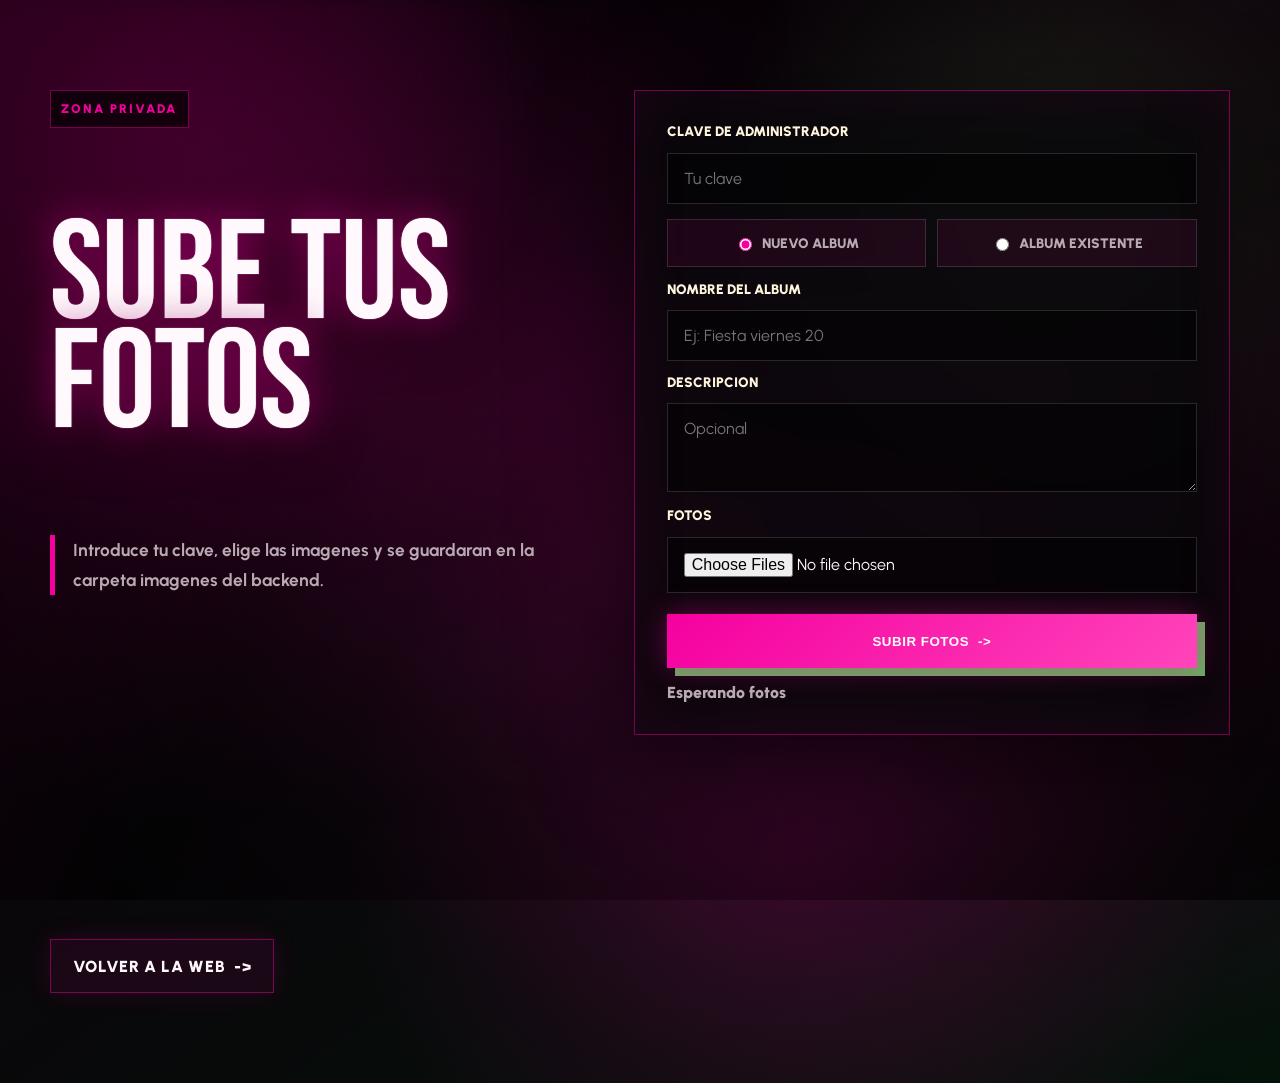
==== admin.html @ 65f04d24 "Initial Desmayo website" ====
<!DOCTYPE html>
<html lang="es">
  <head>
    <meta charset="UTF-8" />
    <meta name="viewport" content="width=device-width, initial-scale=1.0" />
    <title>Admin | desmayo</title>
    <link rel="stylesheet" href="styles.css" />
  </head>
  <body>
    <main>
      <section class="upload admin-panel" id="subir-fotos">
        <p class="eyebrow">Zona privada</p>
        <h1>Sube tus fotos</h1>
        <p>Introduce tu clave, elige las imagenes y se guardaran en la carpeta imagenes del backend.</p>

        <div class="admin-form">
          <label for="adminKey">Clave de administrador</label>
          <input id="adminKey" type="password" autocomplete="current-password" placeholder="Tu clave" />

          <div class="album-mode">
            <label>
              <input type="radio" name="albumMode" value="new" checked />
              Nuevo album
            </label>
            <label>
              <input type="radio" name="albumMode" value="existing" />
              Album existente
            </label>
          </div>

          <div class="album-fields" id="newAlbumFields">
            <label for="albumName">Nombre del album</label>
            <input id="albumName" type="text" placeholder="Ej: Fiesta viernes 20" />

            <label for="albumDescription">Descripcion</label>
            <textarea id="albumDescription" rows="3" placeholder="Opcional"></textarea>
          </div>

          <div class="album-fields is-hidden" id="existingAlbumFields">
            <label for="albumSelect">Elegir album</label>
            <select id="albumSelect">
              <option value="">Cargando albumes...</option>
            </select>
          </div>

          <label for="photoInput">Fotos</label>
          <input type="file" id="photoInput" accept="image/*" multiple />

          <button class="btn btn-primary" id="uploadButton" type="button">Subir fotos</button>
          <span class="status" id="uploadStatus">Esperando fotos</span>
        </div>

        <div class="preview-grid" id="previewGrid"></div>
        <a class="btn btn-secondary" href="index.html">Volver a la web</a>
      </section>
    </main>

    <script src="admin.js"></script>
  </body>
</html>
---- styles.css ----
@import url("https://fonts.googleapis.com/css2?family=Bebas+Neue&family=Urbanist:wght@500;700;800;900&display=swap");

:root {
  --black: #030303;
  --black-2: #09090b;
  --ink: #fff7fb;
  --muted: #b9a9b3;
  --pink: #f5009f;
  --pink-soft: rgba(245, 0, 159, 0.18);
  --pink-line: rgba(245, 0, 159, 0.46);
  --lime: #78c96e;
  --lime-soft: rgba(120, 201, 110, 0.18);
  --cream: #fff4dc;
  --line: rgba(255, 247, 251, 0.14);
  --panel: rgba(8, 8, 10, 0.82);
  --shadow: 0 30px 90px rgba(0, 0, 0, 0.58);
}

* {
  box-sizing: border-box;
}

html {
  scroll-behavior: smooth;
}

body {
  min-height: 100vh;
  margin: 0;
  color: var(--ink);
  font-family: "Urbanist", "Segoe UI", sans-serif;
  background:
    radial-gradient(ellipse at 18% 34%, rgba(245, 0, 159, 0.22), transparent 42rem),
    radial-gradient(ellipse at 76% 58%, rgba(245, 0, 159, 0.13), transparent 46rem),
    radial-gradient(circle at 10% 8%, rgba(245, 0, 159, 0.34), transparent 26rem),
    radial-gradient(circle at 86% 18%, rgba(120, 201, 110, 0.28), transparent 24rem),
    radial-gradient(circle at 62% 78%, rgba(245, 0, 159, 0.16), transparent 28rem),
    linear-gradient(145deg, #070207 0%, #09070a 48%, #04120a 100%);
}

body::before {
  content: "";
  position: fixed;
  inset: 0;
  z-index: -1;
  pointer-events: none;
  opacity: 0.32;
  background:
    linear-gradient(90deg, rgba(255, 255, 255, 0.045) 1px, transparent 1px),
    linear-gradient(rgba(255, 255, 255, 0.035) 1px, transparent 1px);
  background-size: 84px 84px;
  mask-image: linear-gradient(to bottom, black, transparent 82%);
}

body::after {
  content: "";
  position: fixed;
  inset: 0;
  z-index: -1;
  pointer-events: none;
  background:
    linear-gradient(115deg, rgba(245, 0, 159, 0.08), transparent 32%, rgba(245, 0, 159, 0.045) 72%, transparent),
    radial-gradient(circle at center, transparent 0, rgba(0, 0, 0, 0.62) 88%);
}

img {
  display: block;
  width: 100%;
}

.logo-loader {
  position: fixed;
  inset: 0;
  z-index: 999;
  display: grid;
  place-items: center;
  background:
    radial-gradient(circle at 50% 44%, rgba(245, 0, 159, 0.2), transparent 19rem),
    radial-gradient(circle at 58% 58%, rgba(120, 201, 110, 0.11), transparent 16rem),
    rgba(3, 3, 3, 0.96);
  animation: loaderExit 0.75s ease 2.3s forwards;
  pointer-events: none;
}

.logo-loader-mark {
  position: relative;
  width: min(520px, 78vw);
  aspect-ratio: 3.55 / 1;
  filter: drop-shadow(0 0 34px rgba(245, 0, 159, 0.66));
  mask: url("assets/desmayo-rosa.png") center / contain no-repeat;
  -webkit-mask: url("assets/desmayo-rosa.png") center / contain no-repeat;
}

.logo-loader-mark::before,
.logo-loader-mark::after {
  content: "";
  position: absolute;
  inset: 0;
}

.logo-loader-mark::before {
  background: rgba(255, 247, 251, 0.12);
}

.logo-loader-mark::after {
  background:
    linear-gradient(180deg, #ff72d0, var(--pink) 62%, #b90078),
    linear-gradient(90deg, transparent, rgba(255, 255, 255, 0.35), transparent);
  background-blend-mode: screen;
  background-repeat: no-repeat;
  background-position: bottom;
  animation: logoDrink 1.5s infinite linear;
}

@keyframes logoDrink {
  0% {
    clip-path: inset(0 0 0 0);
  }

  100% {
    clip-path: inset(88% 0 0 0);
  }
}

@keyframes loaderExit {
  to {
    opacity: 0;
    visibility: hidden;
  }
}

.hero {
  position: relative;
  min-height: 86vh;
  display: grid;
  align-items: center;
  overflow: hidden;
  padding: clamp(2rem, 5vw, 5rem);
  background: var(--black);
}

.hero-slideshow {
  position: absolute;
  inset: 0;
  overflow: hidden;
  background: #030303;
}

.hero-slideshow::after {
  content: "";
  position: absolute;
  inset: 0;
  z-index: 2;
  background:
    linear-gradient(90deg, rgba(3, 3, 3, 0.48) 0%, rgba(3, 3, 3, 0.28) 42%, rgba(3, 3, 3, 0.08) 100%),
    linear-gradient(0deg, rgba(3, 3, 3, 0.52) 0%, transparent 34%),
    radial-gradient(circle at 18% 20%, rgba(245, 0, 159, 0.36), transparent 24rem),
    radial-gradient(circle at 82% 28%, rgba(120, 201, 110, 0.24), transparent 28rem);
}

.hero-slide {
  position: absolute;
  inset: -2%;
  opacity: 0;
  background-position: center;
  background-size: cover;
  filter: saturate(1.22) contrast(1.02) brightness(1.18);
  transform: scale(1.04);
  animation: heroFade 28s infinite;
  will-change: opacity, transform;
}

.hero-slide-1 {
  background-image: url("https://images.unsplash.com/photo-1514525253161-7a46d19cd819?auto=format&fit=crop&w=1900&q=82");
}

.hero-slide-2 {
  background-image: url("https://images.unsplash.com/photo-1501386761578-eac5c94b800a?auto=format&fit=crop&w=1900&q=82");
  animation-delay: 7s;
}

.hero-slide-3 {
  background-image: url("https://images.unsplash.com/photo-1492684223066-81342ee5ff30?auto=format&fit=crop&w=1900&q=82");
  animation-delay: 14s;
}

.hero-slide-4 {
  background-image: url("https://images.unsplash.com/photo-1470229722913-7c0e2dbbafd3?auto=format&fit=crop&w=1900&q=82");
  animation-delay: 21s;
}

@keyframes heroFade {
  0% {
    opacity: 0;
    transform: scale(1.04);
  }

  7%,
  28% {
    opacity: 1;
  }

  36%,
  100% {
    opacity: 0;
    transform: scale(1.12);
  }
}

.hero::before {
  content: "";
  position: absolute;
  inset: 4vw;
  border: 1px solid var(--pink-line);
  pointer-events: none;
  z-index: 3;
  box-shadow:
    inset 0 0 0 1px rgba(245, 0, 159, 0.22),
    inset 0 0 90px rgba(245, 0, 159, 0.12),
    0 0 70px rgba(245, 0, 159, 0.18);
}

.hero::after {
  content: "VIP NIGHT";
  position: absolute;
  right: clamp(1rem, 5vw, 5rem);
  bottom: clamp(1rem, 4vw, 4rem);
  color: rgba(255, 247, 251, 0.08);
  font-family: "Bebas Neue", Impact, sans-serif;
  font-size: clamp(5rem, 17vw, 17rem);
  line-height: 0.75;
  letter-spacing: 0;
  writing-mode: vertical-rl;
}

.hero-content {
  position: relative;
  z-index: 4;
  width: min(850px, 100%);
  text-shadow: 0 2px 24px rgba(0, 0, 0, 0.72);
}

.brand-lockup {
  position: relative;
  isolation: isolate;
  width: min(620px, 96vw);
  margin: 0 0 clamp(1.25rem, 3vw, 2rem);
  padding: 0;
  border: 0;
  background: transparent;
  transform: translateX(clamp(-7rem, -10vw, -2.8rem));
}

.brand-lockup::before {
  content: "";
  position: absolute;
  inset: 0;
  z-index: 1;
  pointer-events: none;
  opacity: 0.78;
  background: #8b00ff;
  filter: drop-shadow(0 0 18px rgba(139, 0, 255, 0.78));
  mask: url("assets/desmayo-rosa.png") center / contain no-repeat;
  -webkit-mask: url("assets/desmayo-rosa.png") center / contain no-repeat;
  animation: logoGlitch 0.42s cubic-bezier(0.25, 0.46, 0.45, 0.94) infinite both;
}

.brand-lockup::after {
  content: "";
  position: absolute;
  inset: 0;
  z-index: 0;
  pointer-events: none;
  opacity: 0.72;
  background: #00e571;
  filter: drop-shadow(0 0 18px rgba(0, 229, 113, 0.58));
  mask: url("assets/desmayo-rosa.png") center / contain no-repeat;
  -webkit-mask: url("assets/desmayo-rosa.png") center / contain no-repeat;
  animation: logoGlitch 0.42s cubic-bezier(0.25, 0.46, 0.45, 0.94) infinite reverse both;
}

.brand-lockup img {
  position: relative;
  z-index: 2;
  max-height: 170px;
  object-fit: contain;
  mix-blend-mode: normal;
  filter:
    brightness(1.42)
    saturate(1.32)
    contrast(1.22)
    drop-shadow(0 0 28px rgba(245, 0, 159, 0.92))
    drop-shadow(0 0 24px rgba(120, 201, 110, 0.22));
  mask-image:
    linear-gradient(90deg, transparent 0%, black 8%, black 92%, transparent 100%),
    linear-gradient(180deg, transparent 0%, black 13%, black 88%, transparent 100%);
  mask-composite: intersect;
  animation: logoShift 1.35s ease-in-out infinite alternate;
}

.brand-lockup span {
  position: absolute;
  width: 1px;
  height: 1px;
  overflow: hidden;
  clip: rect(0, 0, 0, 0);
  white-space: nowrap;
}

@keyframes logoGlitch {
  0% {
    transform: translate(0);
  }

  20% {
    transform: translate(-5px, 4px);
  }

  40% {
    transform: translate(-4px, -4px);
  }

  60% {
    transform: translate(5px, 4px);
  }

  80% {
    transform: translate(4px, -5px);
  }

  100% {
    transform: translate(0);
  }
}

@keyframes logoShift {
  0%,
  40%,
  44%,
  58%,
  61%,
  65%,
  69%,
  73%,
  100% {
    transform: skewX(0deg);
  }

  41% {
    transform: skewX(5deg);
  }

  42% {
    transform: skewX(-5deg);
  }

  59% {
    transform: skewX(12deg) skewY(3deg);
  }

  60% {
    transform: skewX(-12deg) skewY(-3deg);
  }

  70% {
    transform: skewX(-10deg) skewY(-4deg);
  }

  71% {
    transform: skewX(4deg) skewY(-3deg);
  }
}

.eyebrow {
  width: fit-content;
  margin: 0 0 1rem;
  padding: 0.45rem 0.65rem;
  border: 1px solid var(--pink-line);
  color: var(--pink);
  background: rgba(0, 0, 0, 0.68);
  font-size: 0.78rem;
  font-weight: 900;
  letter-spacing: 0.16em;
  text-transform: uppercase;
}

h1,
h2 {
  margin: 0;
  font-family: "Bebas Neue", Impact, sans-serif;
  font-weight: 400;
  letter-spacing: 0;
  text-transform: uppercase;
}

h1 {
  max-width: 980px;
  font-size: clamp(4rem, 11vw, 10.5rem);
  line-height: 0.78;
  color: #fff8fc;
  text-shadow:
    0 0 1px rgba(255, 255, 255, 0.95),
    0 0 38px rgba(245, 0, 159, 0.58),
    0 18px 52px rgba(0, 0, 0, 0.82);
}

h2 {
  font-size: clamp(2.6rem, 6vw, 6rem);
  line-height: 0.84;
}

p {
  max-width: 680px;
  margin: 1.1rem 0 0;
  color: var(--muted);
  font-size: clamp(1rem, 1.35vw, 1.18rem);
  font-weight: 700;
  line-height: 1.75;
}

.hero p {
  color: #fff7fb;
  max-width: 720px;
  text-shadow: 0 3px 18px rgba(0, 0, 0, 0.94);
}

.btn {
  display: inline-flex;
  min-height: 54px;
  align-items: center;
  justify-content: center;
  gap: 0.55rem;
  margin-top: 1.7rem;
  padding: 0.95rem 1.35rem;
  border: 1px solid transparent;
  color: var(--ink);
  font-weight: 900;
  text-decoration: none;
  text-transform: uppercase;
  letter-spacing: 0.04em;
  transition: transform 0.18s ease, box-shadow 0.18s ease, background 0.18s ease;
}

.btn::after {
  content: "->";
}

.btn:hover {
  transform: translateY(-3px);
}

.btn-primary {
  color: #fff;
  background: linear-gradient(135deg, var(--pink), #ff44bb);
  box-shadow: 0 0 28px rgba(245, 0, 159, 0.38), 8px 8px 0 rgba(120, 201, 110, 0.86);
}

.btn-secondary {
  border-color: var(--pink-line);
  background: rgba(245, 0, 159, 0.08);
  box-shadow: 0 0 26px rgba(245, 0, 159, 0.14);
}

.btn-whatsapp {
  color: #051006;
  background: var(--lime);
  box-shadow: 0 0 26px rgba(120, 201, 110, 0.34), 8px 8px 0 rgba(245, 0, 159, 0.46);
}

main {
  position: relative;
  width: min(1180px, calc(100% - 2rem));
  margin: 0 auto;
  padding: clamp(3.5rem, 7vw, 6rem) 0;
}

main::before {
  content: "";
  position: absolute;
  inset: 0 -8vw;
  z-index: -1;
  pointer-events: none;
  background:
    radial-gradient(ellipse at 20% 8%, rgba(245, 0, 159, 0.12), transparent 36rem),
    radial-gradient(ellipse at 82% 42%, rgba(245, 0, 159, 0.08), transparent 38rem);
  filter: blur(8px);
}

section {
  margin-bottom: clamp(4rem, 8vw, 7rem);
}

.about {
  display: grid;
  grid-template-columns: minmax(0, 0.9fr) minmax(280px, 1fr);
  gap: clamp(1.5rem, 5vw, 5rem);
  align-items: start;
  padding: clamp(1.5rem, 4vw, 3rem);
  border: 1px solid var(--line);
  background: linear-gradient(135deg, rgba(245, 0, 159, 0.1), rgba(120, 201, 110, 0.05));
  box-shadow: var(--shadow);
}

.about p {
  margin-top: 0;
  padding-left: 1.2rem;
  border-left: 5px solid var(--pink);
}

.gallery-header {
  display: flex;
  align-items: end;
  justify-content: space-between;
  gap: 1.5rem;
  margin-bottom: 1.25rem;
  padding-bottom: 1rem;
  border-bottom: 1px solid var(--pink-line);
}

.gallery-header p {
  margin-top: 0.55rem;
}

.gallery-back {
  flex: 0 0 auto;
  margin: 0 0 0.3rem;
  cursor: pointer;
}

.gallery .grid,
.preview-grid {
  display: grid;
  grid-template-columns: repeat(auto-fit, minmax(240px, 1fr));
  gap: clamp(0.9rem, 2vw, 1.35rem);
}

.gallery-empty {
  grid-column: 1 / -1;
  margin: 0;
  padding: 1.25rem;
  border: 1px dashed var(--pink-line);
  color: var(--muted);
  background: rgba(245, 0, 159, 0.08);
}

.gallery .card,
.preview-grid .card {
  position: relative;
  min-height: 230px;
  overflow: hidden;
  border: 1px solid var(--line);
  background: var(--black-2);
  box-shadow: var(--shadow);
  aspect-ratio: 4 / 3;
}

.gallery .card::before {
  content: "";
  position: absolute;
  inset: 0;
  z-index: 1;
  pointer-events: none;
  background:
    linear-gradient(180deg, transparent 40%, rgba(0, 0, 0, 0.88)),
    linear-gradient(135deg, rgba(245, 0, 159, 0.24), transparent 45%, rgba(120, 201, 110, 0.18));
}

.gallery .card img,
.preview-grid .card img {
  width: 100%;
  height: 100%;
  object-fit: cover;
  transition: transform 0.36s ease, filter 0.36s ease;
}

.album-card {
  padding: 0;
  color: inherit;
  cursor: pointer;
  text-align: left;
}

.album-card:hover img,
.album-card:hover .album-placeholder {
  filter: saturate(1.24) contrast(1.08);
  transform: scale(1.055);
}

.album-placeholder {
  display: grid;
  width: 100%;
  height: 100%;
  place-items: center;
  color: var(--ink);
  background:
    radial-gradient(circle at 32% 30%, var(--pink-soft), transparent 42%),
    radial-gradient(circle at 68% 68%, var(--lime-soft), transparent 38%),
    #080808;
  font-weight: 900;
  text-transform: uppercase;
  transition: transform 0.36s ease, filter 0.36s ease;
}

.album-info {
  position: absolute;
  inset: auto 0 0;
  z-index: 2;
  display: grid;
  gap: 0.45rem;
  padding: 1rem;
}

.album-info strong {
  color: var(--ink);
  font-family: "Bebas Neue", Impact, sans-serif;
  font-size: clamp(1.45rem, 2.7vw, 2.4rem);
  line-height: 0.85;
  text-transform: uppercase;
}

.album-info small {
  width: fit-content;
  padding: 0.22rem 0.5rem;
  color: #061006;
  background: var(--lime);
  font-weight: 900;
  text-transform: uppercase;
}

.cta {
  position: relative;
  overflow: hidden;
  padding: clamp(2rem, 5vw, 4rem);
  border: 1px solid var(--pink-line);
  background:
    linear-gradient(110deg, rgba(245, 0, 159, 0.28), transparent 42%),
    radial-gradient(circle at 86% 24%, rgba(120, 201, 110, 0.22), transparent 24rem),
    rgba(5, 5, 6, 0.9);
  box-shadow: var(--shadow), inset 0 0 80px rgba(245, 0, 159, 0.1);
}

.cta::after {
  content: "VIP";
  position: absolute;
  right: -0.04em;
  bottom: -0.18em;
  color: rgba(255, 247, 251, 0.07);
  font-family: "Bebas Neue", Impact, sans-serif;
  font-size: clamp(8rem, 25vw, 20rem);
  line-height: 0.8;
}

.cta > div {
  position: relative;
  z-index: 1;
}

.cta p {
  margin-bottom: 1.65rem;
}

.cta-actions {
  display: flex;
  flex-wrap: wrap;
  gap: 1rem;
}

.cta-actions .btn {
  margin-top: 0;
}

footer {
  padding: 1.5rem;
  border-top: 1px solid var(--line);
  color: var(--muted);
  text-align: center;
  background: rgba(0, 0, 0, 0.36);
}

footer p {
  max-width: none;
  margin: 0;
  font-size: 0.92rem;
}

.admin-panel {
  min-height: 100vh;
  display: grid;
  align-content: center;
  grid-template-columns: minmax(0, 0.85fr) minmax(320px, 1fr);
  gap: clamp(2rem, 6vw, 5rem);
  margin-bottom: 0;
}

.admin-panel > p,
.admin-panel > h1,
.admin-panel > h1 + p {
  grid-column: 1;
}

.admin-panel > h1 + p {
  padding-left: 1.15rem;
  border-left: 5px solid var(--pink);
}

.admin-form {
  grid-column: 2;
  grid-row: 1 / span 4;
  display: grid;
  gap: 0.9rem;
  align-self: center;
  padding: clamp(1.2rem, 3vw, 2rem);
  border: 1px solid var(--pink-line);
  background: var(--panel);
  box-shadow: var(--shadow), inset 0 0 60px rgba(245, 0, 159, 0.08);
  backdrop-filter: blur(16px);
}

.admin-form label {
  color: var(--cream);
  font-size: 0.86rem;
  font-weight: 900;
  text-transform: uppercase;
}

.admin-form input[type="password"],
.admin-form input[type="text"],
.admin-form input[type="file"],
.admin-form select,
.admin-form textarea {
  width: 100%;
  padding: 0.95rem 1rem;
  border: 1px solid var(--line);
  outline: none;
  background: rgba(0, 0, 0, 0.5);
  color: var(--ink);
  font: inherit;
}

.admin-form input:focus,
.admin-form select:focus,
.admin-form textarea:focus {
  border-color: var(--pink);
  box-shadow: 0 0 0 3px rgba(245, 0, 159, 0.2);
}

.admin-form textarea {
  resize: vertical;
}

.admin-form .btn {
  width: 100%;
  margin-top: 0.4rem;
  border: 0;
  cursor: pointer;
}

.admin-form .btn:disabled {
  cursor: wait;
  filter: grayscale(0.6);
  opacity: 0.7;
}

.album-mode {
  display: grid;
  grid-template-columns: repeat(2, minmax(0, 1fr));
  gap: 0.7rem;
}

.album-mode label {
  display: flex;
  min-height: 48px;
  align-items: center;
  justify-content: center;
  gap: 0.45rem;
  border: 1px solid var(--line);
  background: rgba(245, 0, 159, 0.08);
  color: var(--muted);
  text-align: center;
}

.album-mode input {
  accent-color: var(--pink);
}

.album-fields {
  display: grid;
  gap: 0.8rem;
}

.is-hidden {
  display: none !important;
}

.status {
  color: var(--muted);
  font-weight: 900;
}

.status.active {
  color: var(--lime);
}

.preview-grid {
  grid-column: 1 / -1;
  margin-top: 1.5rem;
}

.admin-panel > .btn-secondary {
  grid-column: 1 / -1;
  width: fit-content;
}

@media (max-width: 840px) {
  .hero {
    min-height: 78vh;
    padding: 2rem 1rem;
  }

  .hero::before {
    inset: 1rem;
  }

  .hero::after {
    display: none;
  }

  .about,
  .admin-panel {
    grid-template-columns: 1fr;
  }

  .admin-panel > p,
  .admin-panel > h1,
  .admin-panel > h1 + p,
  .admin-form {
    grid-column: 1;
    grid-row: auto;
  }

  .gallery-header {
    display: block;
  }

  .gallery-back {
    margin-top: 1rem;
  }

  .album-mode {
    grid-template-columns: 1fr;
  }
}

@media (max-width: 520px) {
  main {
    width: min(100% - 1rem, 1180px);
  }

  h1 {
    font-size: clamp(3.6rem, 19vw, 5.5rem);
  }

  .brand-lockup {
    width: 100%;
    transform: translateX(-1rem);
  }

  .btn,
  .cta-actions .btn {
    width: 100%;
  }
}
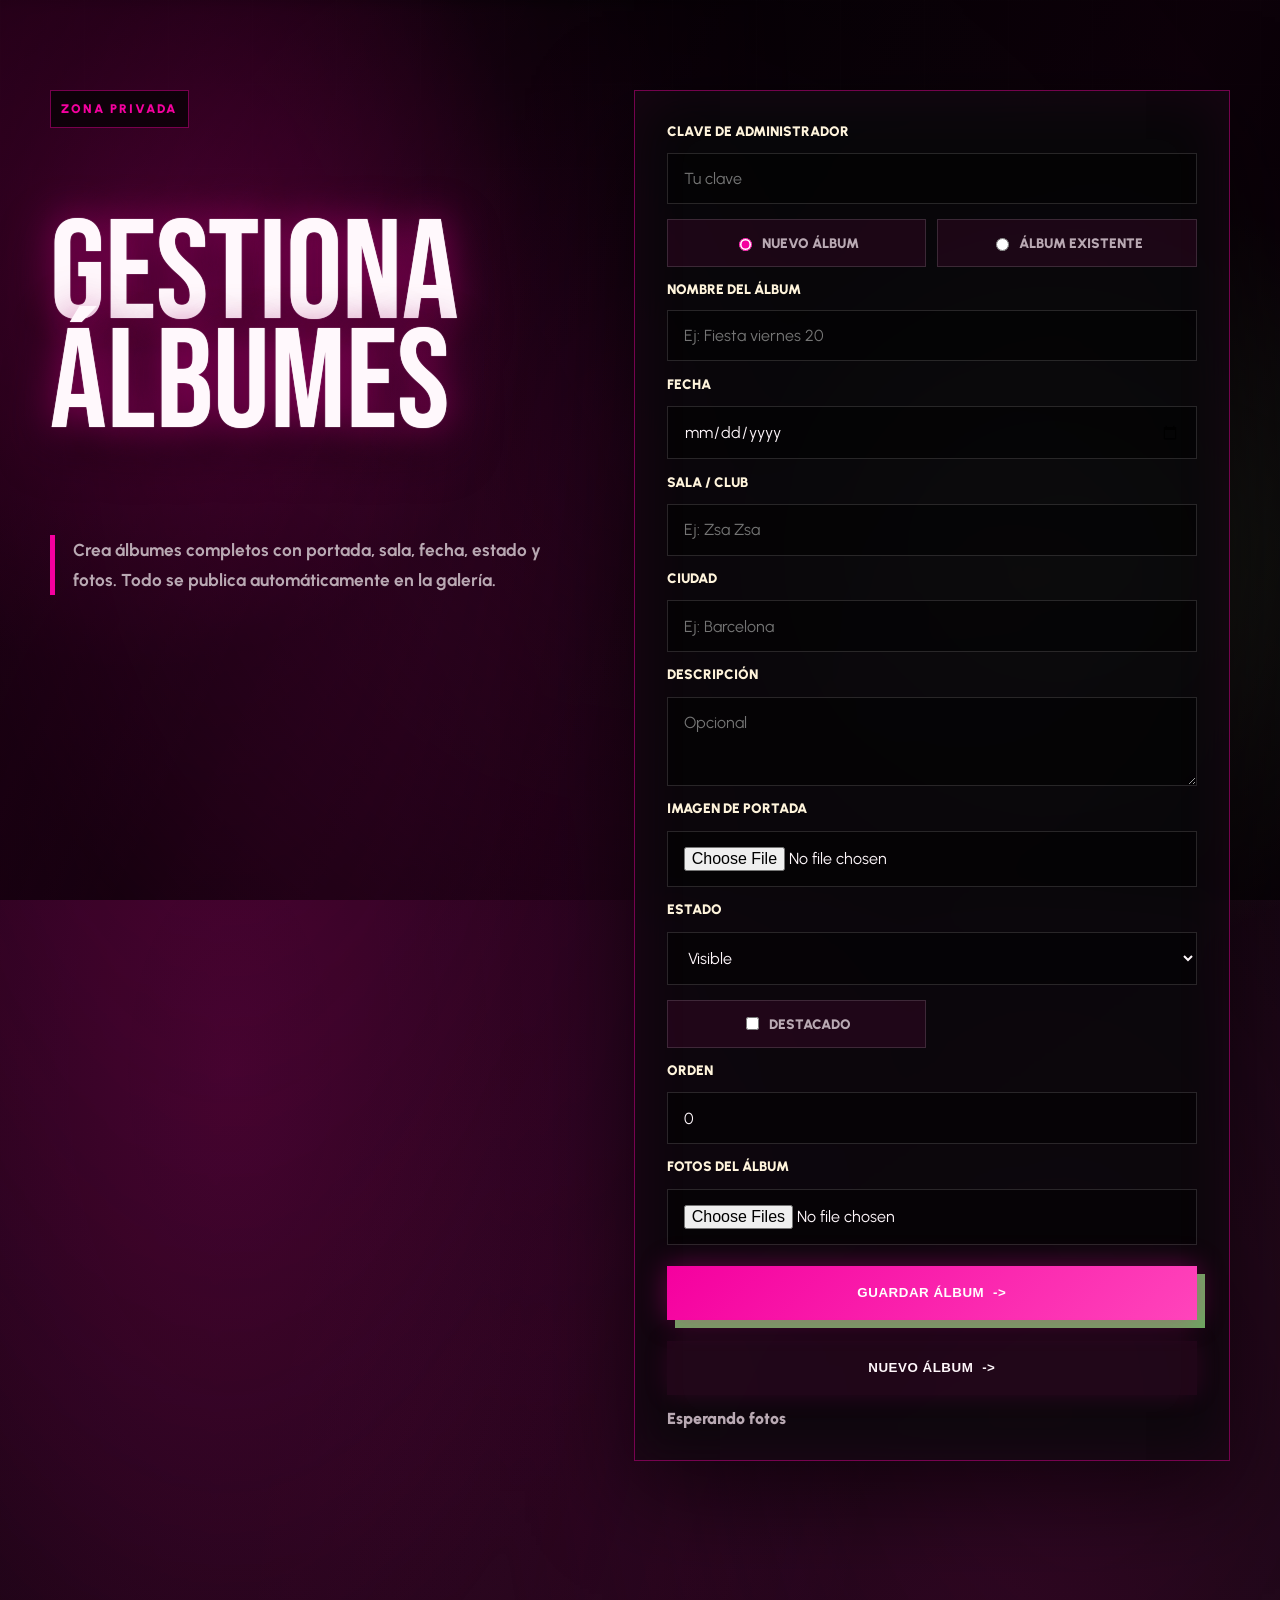
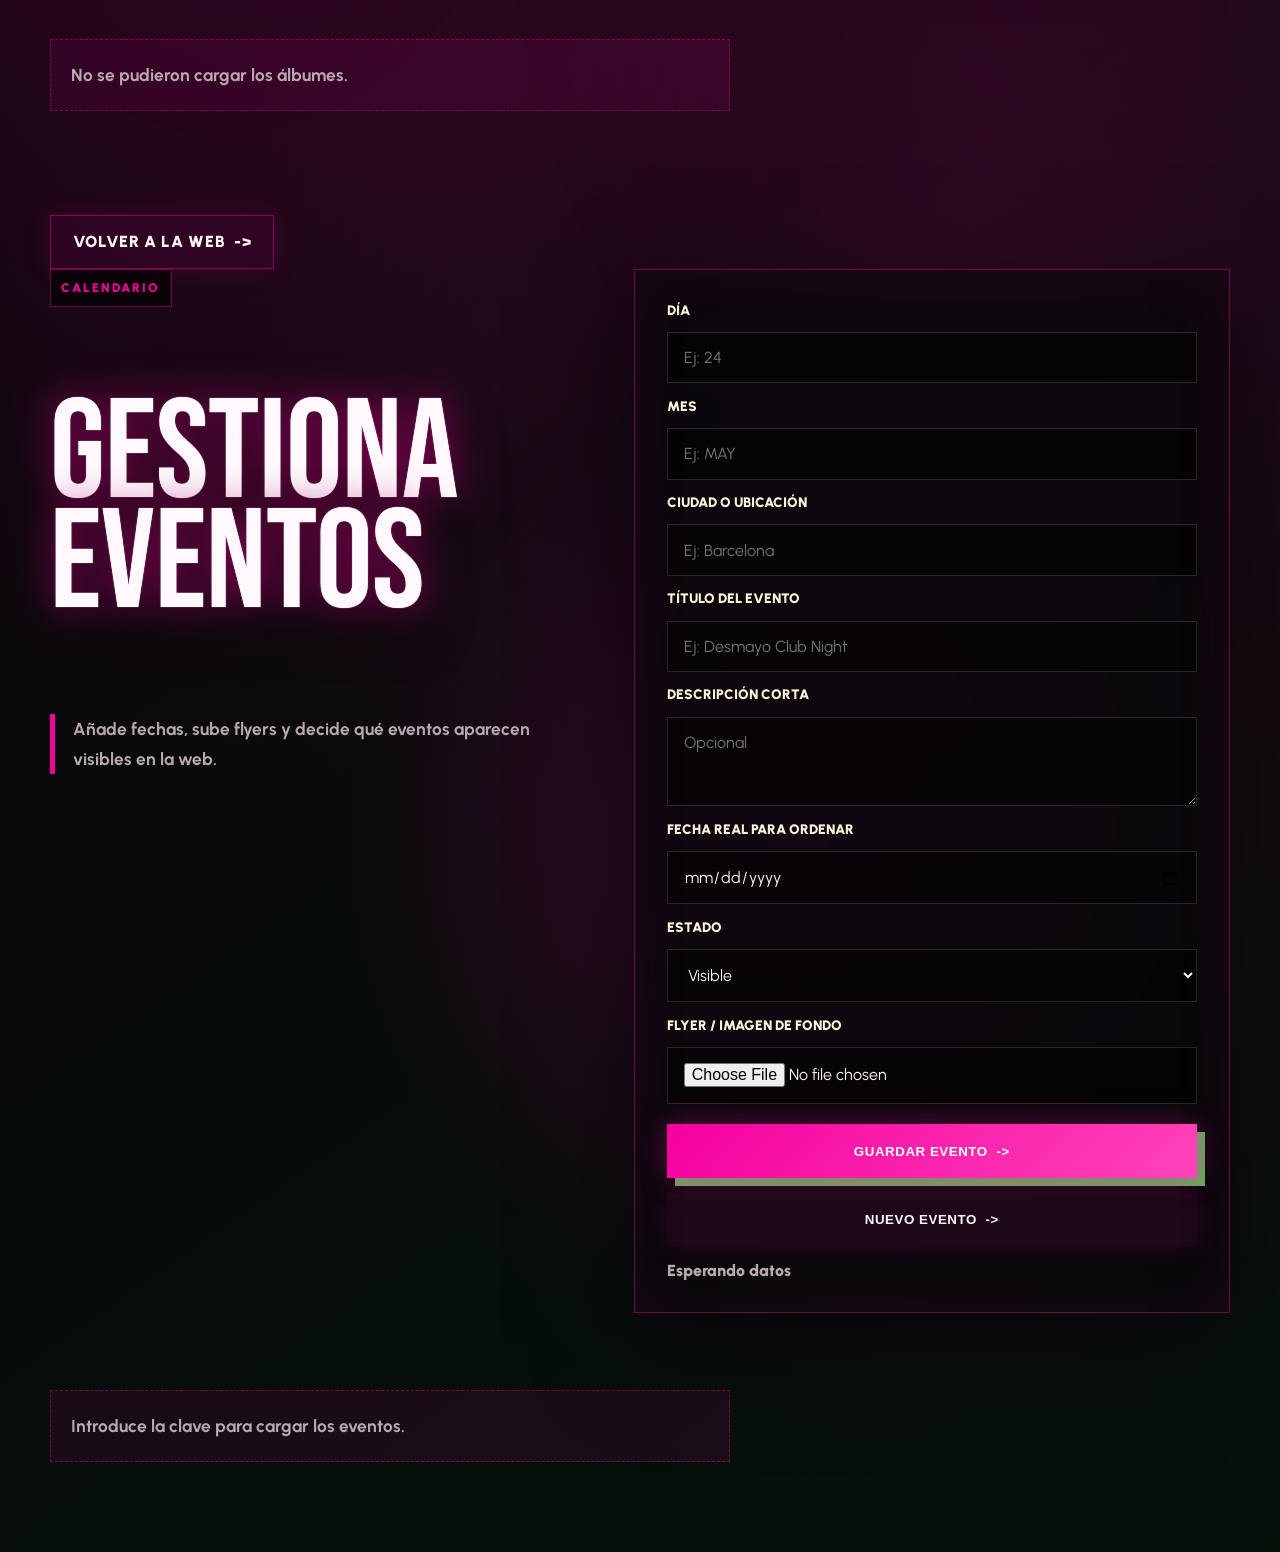
==== commit 0a432315: "Redesign albums experience and admin management" ====
--- a/admin.html
+++ b/admin.html
@@ -3,55 +3,129 @@
   <head>
     <meta charset="UTF-8" />
     <meta name="viewport" content="width=device-width, initial-scale=1.0" />
-    <title>Admin | desmayo</title>
+    <title>Admin | Desmayo</title>
     <link rel="stylesheet" href="styles.css" />
   </head>
   <body>
     <main>
       <section class="upload admin-panel" id="subir-fotos">
         <p class="eyebrow">Zona privada</p>
-        <h1>Sube tus fotos</h1>
-        <p>Introduce tu clave, elige las imagenes y se guardaran en la carpeta imagenes del backend.</p>
+        <h1>Gestiona álbumes</h1>
+        <p>Crea álbumes completos con portada, sala, fecha, estado y fotos. Todo se publica automáticamente en la galería.</p>
 
         <div class="admin-form">
           <label for="adminKey">Clave de administrador</label>
           <input id="adminKey" type="password" autocomplete="current-password" placeholder="Tu clave" />
+          <input id="albumIdInput" type="hidden" />
 
           <div class="album-mode">
             <label>
               <input type="radio" name="albumMode" value="new" checked />
-              Nuevo album
+              Nuevo álbum
             </label>
             <label>
               <input type="radio" name="albumMode" value="existing" />
-              Album existente
+              Álbum existente
             </label>
           </div>
 
           <div class="album-fields" id="newAlbumFields">
-            <label for="albumName">Nombre del album</label>
+            <label for="albumName">Nombre del álbum</label>
             <input id="albumName" type="text" placeholder="Ej: Fiesta viernes 20" />
-
-            <label for="albumDescription">Descripcion</label>
-            <textarea id="albumDescription" rows="3" placeholder="Opcional"></textarea>
           </div>
 
           <div class="album-fields is-hidden" id="existingAlbumFields">
-            <label for="albumSelect">Elegir album</label>
+            <label for="albumSelect">Elegir álbum</label>
             <select id="albumSelect">
-              <option value="">Cargando albumes...</option>
+              <option value="">Cargando álbumes...</option>
             </select>
           </div>
 
-          <label for="photoInput">Fotos</label>
+          <label for="albumDate">Fecha</label>
+          <input id="albumDate" type="date" />
+
+          <label for="albumVenue">Sala / club</label>
+          <input id="albumVenue" type="text" placeholder="Ej: Zsa Zsa" />
+
+          <label for="albumCity">Ciudad</label>
+          <input id="albumCity" type="text" placeholder="Ej: Barcelona" />
+
+          <label for="albumDescription">Descripción</label>
+          <textarea id="albumDescription" rows="3" placeholder="Opcional"></textarea>
+
+          <label for="albumCover">Imagen de portada</label>
+          <input type="file" id="albumCover" accept="image/*" />
+
+          <label for="albumStatus">Estado</label>
+          <select id="albumStatus">
+            <option value="visible">Visible</option>
+            <option value="hidden">Oculto</option>
+          </select>
+
+          <div class="album-mode">
+            <label>
+              <input id="albumFeatured" type="checkbox" />
+              Destacado
+            </label>
+          </div>
+
+          <label for="albumOrder">Orden</label>
+          <input id="albumOrder" type="number" value="0" />
+
+          <label for="photoInput">Fotos del álbum</label>
           <input type="file" id="photoInput" accept="image/*" multiple />
 
-          <button class="btn btn-primary" id="uploadButton" type="button">Subir fotos</button>
+          <button class="btn btn-primary" id="uploadButton" type="button">Guardar álbum</button>
+          <button class="btn btn-secondary" id="clearAlbumButton" type="button">Nuevo álbum</button>
           <span class="status" id="uploadStatus">Esperando fotos</span>
         </div>
 
         <div class="preview-grid" id="previewGrid"></div>
+        <div class="admin-event-list" id="albumAdminList"></div>
         <a class="btn btn-secondary" href="index.html">Volver a la web</a>
+      </section>
+
+      <section class="events-admin admin-panel" id="eventos">
+        <p class="eyebrow">Calendario</p>
+        <h1>Gestiona eventos</h1>
+        <p>Añade fechas, sube flyers y decide qué eventos aparecen visibles en la web.</p>
+
+        <div class="admin-form event-form">
+          <input id="eventId" type="hidden" />
+
+          <label for="eventDay">Día</label>
+          <input id="eventDay" type="text" maxlength="2" placeholder="Ej: 24" />
+
+          <label for="eventMonth">Mes</label>
+          <input id="eventMonth" type="text" maxlength="12" placeholder="Ej: MAY" />
+
+          <label for="eventLocation">Ciudad o ubicación</label>
+          <input id="eventLocation" type="text" placeholder="Ej: Barcelona" />
+
+          <label for="eventTitle">Título del evento</label>
+          <input id="eventTitle" type="text" placeholder="Ej: Desmayo Club Night" />
+
+          <label for="eventDescription">Descripción corta</label>
+          <textarea id="eventDescription" rows="3" placeholder="Opcional"></textarea>
+
+          <label for="eventSortDate">Fecha real para ordenar</label>
+          <input id="eventSortDate" type="date" />
+
+          <label for="eventStatus">Estado</label>
+          <select id="eventStatus">
+            <option value="visible">Visible</option>
+            <option value="hidden">Oculto</option>
+          </select>
+
+          <label for="eventFlyer">Flyer / imagen de fondo</label>
+          <input id="eventFlyer" type="file" accept="image/*" />
+
+          <button class="btn btn-primary" id="saveEventButton" type="button">Guardar evento</button>
+          <button class="btn btn-secondary" id="clearEventButton" type="button">Nuevo evento</button>
+          <span class="status" id="eventStatusText">Esperando datos</span>
+        </div>
+
+        <div class="admin-event-list" id="eventList"></div>
       </section>
     </main>
 
--- a/styles.css
+++ b/styles.css
@@ -68,6 +68,149 @@
   width: 100%;
 }
 
+.site-nav {
+  position: fixed;
+  top: 1.8rem;
+  right: 1rem;
+  z-index: 120;
+  display: grid;
+  justify-items: end;
+}
+
+.site-nav-menu {
+  position: fixed;
+  inset: 0;
+  display: grid;
+  place-items: center;
+  padding: clamp(5.5rem, 9vw, 7rem) 1.5rem 2rem;
+  opacity: 0;
+  visibility: hidden;
+  pointer-events: none;
+  background:
+    radial-gradient(circle at 18% 22%, rgba(255, 137, 214, 0.32), transparent 20rem),
+    radial-gradient(circle at 82% 18%, rgba(120, 201, 110, 0.17), transparent 24rem),
+    linear-gradient(180deg, rgba(255, 31, 167, 0.95), rgba(217, 0, 129, 0.94));
+  backdrop-filter: blur(14px) saturate(1.15);
+  transition: opacity 0.3s ease, visibility 0.3s ease;
+}
+
+.site-nav-menu::before {
+  content: "";
+  position: absolute;
+  inset: 0;
+  background:
+    linear-gradient(120deg, rgba(0, 0, 0, 0.14), transparent 34%, rgba(0, 0, 0, 0.12) 72%, rgba(0, 0, 0, 0.18)),
+    linear-gradient(90deg, rgba(255, 255, 255, 0.05) 1px, transparent 1px),
+    linear-gradient(rgba(255, 255, 255, 0.04) 1px, transparent 1px);
+  background-size: auto, 64px 64px, 64px 64px;
+  opacity: 0.45;
+}
+
+.site-nav-menu-inner {
+  position: relative;
+  z-index: 1;
+  display: grid;
+  justify-items: center;
+  gap: clamp(1.5rem, 4vh, 2.8rem);
+  width: min(100%, 520px);
+}
+
+.site-nav-menu a {
+  position: relative;
+  color: #fffdfd;
+  font-family: "Urbanist", "Segoe UI", sans-serif;
+  font-size: clamp(1.7rem, 4vw, 2.7rem);
+  font-weight: 700;
+  text-decoration: none;
+  letter-spacing: 0;
+  text-align: center;
+  transition: transform 0.22s ease, color 0.22s ease, opacity 0.22s ease;
+}
+
+.site-nav-menu a:hover {
+  color: rgba(255, 255, 255, 0.8);
+  transform: translateY(-2px) scale(1.03);
+}
+
+.site-nav-menu.is-open {
+  opacity: 1;
+  visibility: visible;
+  pointer-events: auto;
+}
+
+.site-nav-toggle {
+  position: relative;
+  z-index: 121;
+  width: 58px;
+  height: 58px;
+  padding: 0;
+  border: 1px solid rgba(255, 247, 251, 0.16);
+  border-radius: 50%;
+  background:
+    linear-gradient(145deg, rgba(10, 10, 12, 0.72), rgba(10, 10, 12, 0.48)),
+    rgba(245, 0, 159, 0.12);
+  box-shadow:
+    0 14px 40px rgba(0, 0, 0, 0.28),
+    0 0 0 1px rgba(245, 0, 159, 0.06) inset,
+    0 0 22px rgba(245, 0, 159, 0.16);
+  backdrop-filter: blur(16px);
+  cursor: pointer;
+  transition: transform 0.2s ease, background 0.2s ease, box-shadow 0.2s ease;
+}
+
+.site-nav-toggle:hover {
+  transform: translateY(-2px);
+  box-shadow:
+    0 18px 46px rgba(0, 0, 0, 0.34),
+    0 0 0 1px rgba(245, 0, 159, 0.12) inset,
+    0 0 28px rgba(245, 0, 159, 0.24);
+}
+
+.site-nav-toggle span {
+  position: absolute;
+  left: 50%;
+  display: block;
+  width: 24px;
+  height: 2px;
+  margin: 0;
+  border-radius: 999px;
+  background: #fff7fb;
+  transform: translateX(-50%);
+  transition: transform 0.25s ease, opacity 0.2s ease, top 0.25s ease;
+}
+
+.site-nav-toggle span:nth-child(1) {
+  top: 20px;
+}
+
+.site-nav-toggle span:nth-child(2) {
+  top: 28px;
+}
+
+.site-nav-toggle span:nth-child(3) {
+  top: 36px;
+}
+
+.site-nav-toggle[aria-expanded="true"] {
+  background:
+    linear-gradient(145deg, rgba(25, 8, 18, 0.78), rgba(25, 8, 18, 0.6)),
+    rgba(255, 255, 255, 0.08);
+}
+
+.site-nav-toggle[aria-expanded="true"] span:nth-child(1) {
+  top: 28px;
+  transform: translateX(-50%) rotate(45deg);
+}
+
+.site-nav-toggle[aria-expanded="true"] span:nth-child(2) {
+  opacity: 0;
+}
+
+.site-nav-toggle[aria-expanded="true"] span:nth-child(3) {
+  top: 28px;
+  transform: translateX(-50%) rotate(-45deg);
+}
+
 .logo-loader {
   position: fixed;
   inset: 0;
@@ -135,7 +278,7 @@
   display: grid;
   align-items: center;
   overflow: hidden;
-  padding: clamp(2rem, 5vw, 5rem);
+  padding: clamp(7rem, 11vw, 9rem) clamp(2rem, 5vw, 5rem) clamp(2rem, 5vw, 5rem);
   background: var(--black);
 }
 
@@ -143,7 +286,7 @@
   position: absolute;
   inset: 0;
   overflow: hidden;
-  background: #030303;
+  background: #070207;
 }
 
 .hero-slideshow::after {
@@ -166,58 +309,61 @@
   background-size: cover;
   filter: saturate(1.22) contrast(1.02) brightness(1.18);
   transform: scale(1.04);
-  animation: heroFade 28s infinite;
+  animation: heroFade 70s infinite ease-in-out;
   will-change: opacity, transform;
 }
 
 .hero-slide-1 {
-  background-image: url("https://images.unsplash.com/photo-1514525253161-7a46d19cd819?auto=format&fit=crop&w=1900&q=82");
+  background-image: url("imagenes/1%20capt.png");
+  animation-delay: -2s;
 }
 
 .hero-slide-2 {
-  background-image: url("https://images.unsplash.com/photo-1501386761578-eac5c94b800a?auto=format&fit=crop&w=1900&q=82");
-  animation-delay: 7s;
+  background-image: url("imagenes/2.png");
+  animation-delay: 8s;
 }
 
 .hero-slide-3 {
-  background-image: url("https://images.unsplash.com/photo-1492684223066-81342ee5ff30?auto=format&fit=crop&w=1900&q=82");
-  animation-delay: 14s;
+  background-image: url("imagenes/3.png");
+  animation-delay: 18s;
 }
 
 .hero-slide-4 {
-  background-image: url("https://images.unsplash.com/photo-1470229722913-7c0e2dbbafd3?auto=format&fit=crop&w=1900&q=82");
-  animation-delay: 21s;
+  background-image: url("imagenes/4.png");
+  animation-delay: 28s;
+}
+
+.hero-slide-5 {
+  background-image: url("imagenes/5.png");
+  animation-delay: 38s;
+}
+
+.hero-slide-6 {
+  background-image: url("imagenes/6.png");
+  animation-delay: 48s;
+}
+
+.hero-slide-7 {
+  background-image: url("imagenes/7.png");
+  animation-delay: 58s;
 }
 
 @keyframes heroFade {
   0% {
     opacity: 0;
-    transform: scale(1.04);
-  }
-
-  7%,
-  28% {
+    transform: scale(1.035);
+  }
+
+  3%,
+  18% {
     opacity: 1;
   }
 
-  36%,
+  23%,
   100% {
     opacity: 0;
-    transform: scale(1.12);
-  }
-}
-
-.hero::before {
-  content: "";
-  position: absolute;
-  inset: 4vw;
-  border: 1px solid var(--pink-line);
-  pointer-events: none;
-  z-index: 3;
-  box-shadow:
-    inset 0 0 0 1px rgba(245, 0, 159, 0.22),
-    inset 0 0 90px rgba(245, 0, 159, 0.12),
-    0 0 70px rgba(245, 0, 159, 0.18);
+    transform: scale(1.105);
+  }
 }
 
 .hero::after {
@@ -237,18 +383,21 @@
   position: relative;
   z-index: 4;
   width: min(850px, 100%);
+  padding-top: clamp(5.75rem, 9vw, 7rem);
   text-shadow: 0 2px 24px rgba(0, 0, 0, 0.72);
 }
 
 .brand-lockup {
-  position: relative;
+  position: absolute;
+  top: -4.7rem;
+  left: -9.2rem;
   isolation: isolate;
   width: min(620px, 96vw);
-  margin: 0 0 clamp(1.25rem, 3vw, 2rem);
+  margin: 0;
   padding: 0;
   border: 0;
   background: transparent;
-  transform: translateX(clamp(-7rem, -10vw, -2.8rem));
+  transform: none;
 }
 
 .brand-lockup::before {
@@ -491,20 +640,339 @@
 }
 
 .about {
-  display: grid;
-  grid-template-columns: minmax(0, 0.9fr) minmax(280px, 1fr);
-  gap: clamp(1.5rem, 5vw, 5rem);
-  align-items: start;
-  padding: clamp(1.5rem, 4vw, 3rem);
+  position: relative;
+  isolation: isolate;
+  display: grid;
+  grid-template-columns: minmax(260px, 0.82fr) minmax(0, 1.18fr);
+  gap: clamp(2rem, 6vw, 5.2rem);
+  align-items: stretch;
+  overflow: hidden;
+  padding: 0;
   border: 1px solid var(--line);
-  background: linear-gradient(135deg, rgba(245, 0, 159, 0.1), rgba(120, 201, 110, 0.05));
+  background:
+    linear-gradient(115deg, rgba(3, 3, 3, 0.88) 0%, rgba(7, 3, 7, 0.96) 47%, rgba(5, 10, 7, 0.94) 100%),
+    #050505;
   box-shadow: var(--shadow);
-}
-
-.about p {
-  margin-top: 0;
-  padding-left: 1.2rem;
-  border-left: 5px solid var(--pink);
+  min-height: 760px;
+}
+
+.about::before {
+  content: "";
+  position: absolute;
+  inset: 0 auto 0 0;
+  width: min(47%, 560px);
+  z-index: -1;
+  background:
+    linear-gradient(90deg, rgba(0, 0, 0, 0.12), rgba(0, 0, 0, 0.42) 72%, rgba(0, 0, 0, 0.92)),
+    linear-gradient(180deg, rgba(245, 0, 159, 0.06), rgba(0, 0, 0, 0.18) 42%, rgba(120, 201, 110, 0.1)),
+    url("imagenes/IMG_8384.jpg") center / cover;
+  filter: saturate(1.12) contrast(1.08);
+}
+
+.about::after {
+  content: "";
+  position: absolute;
+  inset: 0;
+  z-index: -1;
+  pointer-events: none;
+  background:
+    linear-gradient(90deg, rgba(255, 255, 255, 0.04) 1px, transparent 1px),
+    linear-gradient(rgba(255, 255, 255, 0.03) 1px, transparent 1px),
+    radial-gradient(circle at 72% 16%, rgba(245, 0, 159, 0.22), transparent 22rem),
+    radial-gradient(circle at 92% 86%, rgba(120, 201, 110, 0.14), transparent 24rem);
+  background-size: 86px 86px, 86px 86px, auto, auto;
+  opacity: 0.62;
+}
+
+.about-heading {
+  position: relative;
+  display: grid;
+  align-content: end;
+  min-height: 760px;
+  padding: clamp(2rem, 4vw, 3.4rem);
+}
+
+.about-heading::after {
+  content: "DESMAYO\A 2023";
+  position: absolute;
+  left: clamp(1.4rem, 3vw, 2.6rem);
+  top: clamp(1.3rem, 3vw, 2.4rem);
+  white-space: pre;
+  color: rgba(255, 247, 251, 0.12);
+  font-family: "Bebas Neue", Impact, sans-serif;
+  font-size: clamp(4rem, 8vw, 8rem);
+  line-height: 0.78;
+}
+
+.about-kicker {
+  display: inline-flex;
+  width: fit-content;
+  margin-bottom: 1rem;
+  padding: 0.42rem 0.68rem;
+  border: 1px solid rgba(245, 0, 159, 0.55);
+  color: #fff7fb;
+  background: rgba(245, 0, 159, 0.24);
+  font-size: 0.78rem;
+  font-weight: 900;
+  letter-spacing: 0.14em;
+  text-transform: uppercase;
+}
+
+.about-heading p {
+  max-width: 520px;
+  color: #fff7fb;
+  text-shadow: 0 3px 18px rgba(0, 0, 0, 0.8);
+}
+
+.about-copy {
+  display: grid;
+  align-content: center;
+  padding: clamp(2rem, 4vw, 3.6rem) clamp(1.5rem, 4vw, 3.2rem) clamp(2rem, 4vw, 3.6rem) 0;
+}
+
+.about-story {
+  position: relative;
+  display: grid;
+  grid-template-columns: 3.2rem minmax(0, 1fr);
+  gap: clamp(0.85rem, 2vw, 1.35rem);
+  padding: clamp(1.05rem, 2.2vw, 1.55rem) 0;
+  border-top: 1px solid rgba(255, 247, 251, 0.16);
+}
+
+.about-story span {
+  display: inline-flex;
+  align-items: center;
+  justify-content: center;
+  width: 2.8rem;
+  height: 2.8rem;
+  color: var(--lime);
+  border: 1px solid rgba(120, 201, 110, 0.46);
+  background: rgba(120, 201, 110, 0.1);
+  font-family: "Bebas Neue", Impact, sans-serif;
+  font-size: 1.5rem;
+  font-weight: 900;
+  line-height: 1;
+}
+
+.about-story h3 {
+  margin: 0;
+  color: var(--ink);
+  font-family: "Bebas Neue", Impact, sans-serif;
+  font-size: clamp(1.8rem, 3.1vw, 3rem);
+  font-weight: 400;
+  line-height: 0.9;
+  text-transform: uppercase;
+}
+
+.about-story p {
+  grid-column: 2;
+  margin-top: 0.65rem;
+  max-width: none;
+  color: rgba(255, 247, 251, 0.74);
+  font-size: clamp(0.98rem, 1.2vw, 1.08rem);
+  line-height: 1.68;
+}
+
+.about-story:last-child {
+  border-bottom: 1px solid rgba(255, 247, 251, 0.16);
+}
+
+.calendar {
+  position: relative;
+  isolation: isolate;
+  display: grid;
+  grid-template-columns: minmax(260px, 0.78fr) minmax(0, 1.22fr);
+  gap: clamp(2rem, 5vw, 4.5rem);
+  align-items: stretch;
+  overflow: hidden;
+  padding: clamp(1.35rem, 4vw, 3.2rem);
+  border: 1px solid rgba(255, 247, 251, 0.12);
+  background:
+    linear-gradient(115deg, rgba(50, 0, 31, 0.72), rgba(3, 3, 3, 0.78) 48%, rgba(4, 20, 10, 0.5)),
+    radial-gradient(circle at 12% 0%, rgba(245, 0, 159, 0.3), transparent 28rem),
+    rgba(5, 5, 6, 0.92);
+  box-shadow: var(--shadow), inset 0 0 90px rgba(245, 0, 159, 0.08);
+}
+
+.calendar::before {
+  content: "";
+  position: absolute;
+  inset: 0;
+  z-index: -1;
+  pointer-events: none;
+  background:
+    linear-gradient(90deg, rgba(255, 255, 255, 0.04) 1px, transparent 1px),
+    linear-gradient(rgba(255, 255, 255, 0.03) 1px, transparent 1px);
+  background-size: 76px 76px;
+  mask-image: linear-gradient(115deg, black 0%, transparent 80%);
+  opacity: 0.72;
+}
+
+.calendar::after {
+  content: "CAL";
+  position: absolute;
+  left: -0.08em;
+  bottom: -0.27em;
+  z-index: -1;
+  color: rgba(255, 247, 251, 0.055);
+  font-family: "Bebas Neue", Impact, sans-serif;
+  font-size: clamp(11rem, 30vw, 24rem);
+  line-height: 0.8;
+}
+
+.calendar-copy {
+  display: grid;
+  align-content: space-between;
+  min-height: 520px;
+  max-width: 640px;
+}
+
+.calendar-kicker {
+  margin: 0 0 1rem;
+  color: var(--pink);
+  font-size: 0.84rem;
+  font-weight: 900;
+  letter-spacing: 0.14em;
+  text-transform: uppercase;
+}
+
+.calendar-grid {
+  display: grid;
+  grid-template-columns: repeat(2, minmax(0, 1fr));
+  gap: clamp(0.9rem, 2vw, 1.15rem);
+  align-content: stretch;
+}
+
+.calendar-card {
+  position: relative;
+  isolation: isolate;
+  display: grid;
+  align-content: space-between;
+  min-height: 260px;
+  overflow: hidden;
+  padding: clamp(1rem, 2vw, 1.35rem);
+  border: 1px solid rgba(255, 247, 251, 0.16);
+  background:
+    linear-gradient(180deg, rgba(3, 3, 3, 0.06), rgba(3, 3, 3, 0.88)),
+    linear-gradient(135deg, rgba(245, 0, 159, 0.26), rgba(0, 0, 0, 0.16) 48%, rgba(120, 201, 110, 0.18)),
+    var(--black-2);
+  background-position: center;
+  background-size: cover;
+  box-shadow: 0 24px 70px rgba(0, 0, 0, 0.36);
+  transform: translateY(0);
+  transition: transform 0.24s ease, border-color 0.24s ease, box-shadow 0.24s ease, filter 0.24s ease;
+}
+
+.calendar-card::before {
+  content: "";
+  position: absolute;
+  inset: 0;
+  z-index: -1;
+  background:
+    linear-gradient(180deg, rgba(3, 3, 3, 0.22), rgba(3, 3, 3, 0.86)),
+    radial-gradient(circle at 20% 18%, rgba(245, 0, 159, 0.24), transparent 18rem);
+}
+
+.calendar-card::after {
+  content: "";
+  position: absolute;
+  inset: 0;
+  z-index: -1;
+  border: 1px solid transparent;
+  background: linear-gradient(135deg, rgba(245, 0, 159, 0.44), transparent 34%, rgba(120, 201, 110, 0.3)) border-box;
+  mask: linear-gradient(#000 0 0) padding-box, linear-gradient(#000 0 0);
+  mask-composite: exclude;
+  opacity: 0;
+  transition: opacity 0.24s ease;
+}
+
+.calendar-card:hover {
+  border-color: rgba(245, 0, 159, 0.42);
+  box-shadow: 0 34px 90px rgba(0, 0, 0, 0.46), 0 0 38px rgba(245, 0, 159, 0.15);
+  filter: saturate(1.08);
+  transform: translateY(-5px);
+}
+
+.calendar-card:hover::after {
+  opacity: 1;
+}
+
+.calendar-card-fallback {
+  background:
+    linear-gradient(180deg, rgba(3, 3, 3, 0.04), rgba(3, 3, 3, 0.88)),
+    radial-gradient(circle at 18% 20%, rgba(245, 0, 159, 0.44), transparent 16rem),
+    radial-gradient(circle at 88% 88%, rgba(120, 201, 110, 0.2), transparent 16rem),
+    #09090b;
+}
+
+.calendar-date {
+  display: inline-grid;
+  width: fit-content;
+  min-width: 4.4rem;
+  padding: 0.58rem 0.68rem;
+  border: 1px solid rgba(255, 247, 251, 0.2);
+  background: rgba(0, 0, 0, 0.62);
+  box-shadow: 7px 7px 0 rgba(245, 0, 159, 0.72);
+  backdrop-filter: blur(10px);
+}
+
+.calendar-date strong {
+  color: #fff7fb;
+  font-family: "Bebas Neue", Impact, sans-serif;
+  font-size: clamp(2.8rem, 5vw, 4.4rem);
+  font-weight: 400;
+  line-height: 0.82;
+}
+
+.calendar-date small {
+  color: var(--pink);
+  font-size: 0.78rem;
+  font-weight: 900;
+  line-height: 1;
+  text-transform: uppercase;
+}
+
+.calendar-card-content {
+  display: grid;
+  gap: 0.48rem;
+}
+
+.calendar-location {
+  width: fit-content;
+  color: var(--lime);
+  font-size: 0.78rem;
+  font-weight: 900;
+  letter-spacing: 0.12em;
+  text-transform: uppercase;
+}
+
+.calendar-card h3 {
+  margin: 0;
+  color: #fff7fb;
+  font-family: "Bebas Neue", Impact, sans-serif;
+  font-size: clamp(2rem, 3.8vw, 3.35rem);
+  font-weight: 400;
+  line-height: 0.86;
+  text-transform: uppercase;
+  text-shadow: 0 3px 20px rgba(0, 0, 0, 0.78);
+}
+
+.calendar-card p {
+  margin: 0;
+  max-width: none;
+  color: rgba(255, 247, 251, 0.82);
+  font-size: clamp(0.92rem, 1.2vw, 1.04rem);
+  font-weight: 700;
+  line-height: 1.55;
+}
+
+.calendar-empty {
+  grid-column: 1 / -1;
+  margin: 0;
+  padding: 1.25rem;
+  border: 1px dashed var(--pink-line);
+  color: var(--muted);
+  background: rgba(245, 0, 159, 0.08);
 }
 
 .gallery-header {
@@ -517,6 +985,41 @@
   border-bottom: 1px solid var(--pink-line);
 }
 
+.gallery {
+  position: relative;
+  isolation: isolate;
+}
+
+.gallery::before {
+  content: "";
+  position: absolute;
+  inset: -2rem -4vw;
+  z-index: -1;
+  background:
+    radial-gradient(circle at 12% 10%, rgba(245, 0, 159, 0.18), transparent 24rem),
+    radial-gradient(circle at 94% 56%, rgba(120, 201, 110, 0.12), transparent 26rem);
+  opacity: 0.9;
+}
+
+.gallery-teaser-header {
+  align-items: start;
+  border-bottom: 0;
+}
+
+.gallery-kicker {
+  margin: 0 0 0.85rem;
+  color: var(--pink);
+  font-size: 0.84rem;
+  font-weight: 900;
+  letter-spacing: 0.14em;
+  text-transform: uppercase;
+}
+
+.gallery-all-link {
+  flex: 0 0 auto;
+  margin-top: 0.35rem;
+}
+
 .gallery-header p {
   margin-top: 0.55rem;
 }
@@ -530,7 +1033,7 @@
 .gallery .grid,
 .preview-grid {
   display: grid;
-  grid-template-columns: repeat(auto-fit, minmax(240px, 1fr));
+  grid-template-columns: repeat(auto-fit, minmax(260px, 1fr));
   gap: clamp(0.9rem, 2vw, 1.35rem);
 }
 
@@ -554,7 +1057,8 @@
   aspect-ratio: 4 / 3;
 }
 
-.gallery .card::before {
+.gallery .card::before,
+.gallery-album-media::before {
   content: "";
   position: absolute;
   inset: 0;
@@ -576,12 +1080,13 @@
 .album-card {
   padding: 0;
   color: inherit;
-  cursor: pointer;
   text-align: left;
+  min-height: 360px;
 }
 
 .album-card:hover img,
-.album-card:hover .album-placeholder {
+.album-card:hover .album-placeholder,
+.gallery-album-card:hover img {
   filter: saturate(1.24) contrast(1.08);
   transform: scale(1.055);
 }
@@ -607,7 +1112,7 @@
   z-index: 2;
   display: grid;
   gap: 0.45rem;
-  padding: 1rem;
+  padding: 1.1rem;
 }
 
 .album-info strong {
@@ -618,13 +1123,328 @@
   text-transform: uppercase;
 }
 
-.album-info small {
+.album-info small,
+.album-tags span {
   width: fit-content;
   padding: 0.22rem 0.5rem;
   color: #061006;
   background: var(--lime);
   font-weight: 900;
   text-transform: uppercase;
+}
+
+.album-info > small:first-child {
+  color: #fff7fb;
+  background: rgba(245, 0, 159, 0.72);
+}
+
+.album-count {
+  color: #061006;
+}
+
+.album-actions,
+.album-card-actions {
+  display: flex;
+  flex-wrap: wrap;
+  gap: 0.6rem;
+  margin-top: 0.45rem;
+}
+
+.album-action {
+  display: inline-flex;
+  min-height: 40px;
+  align-items: center;
+  justify-content: center;
+  padding: 0.55rem 0.78rem;
+  color: #fff;
+  background: var(--pink);
+  font-size: 0.78rem;
+  font-weight: 900;
+  text-decoration: none;
+  text-transform: uppercase;
+}
+
+.album-action-secondary {
+  color: #051006;
+  background: var(--lime);
+}
+
+.gallery-page-main {
+  width: min(1280px, calc(100% - 2rem));
+}
+
+.gallery-hero {
+  position: relative;
+  overflow: hidden;
+  min-height: 520px;
+  display: grid;
+  align-content: end;
+  padding: clamp(2rem, 6vw, 4.8rem);
+  border: 1px solid rgba(255, 247, 251, 0.12);
+  background:
+    linear-gradient(115deg, rgba(50, 0, 31, 0.72), rgba(3, 3, 3, 0.82) 48%, rgba(4, 20, 10, 0.5)),
+    url("imagenes/IMG_3605.jpg") center / cover;
+  box-shadow: var(--shadow);
+}
+
+.gallery-hero::after {
+  content: "PHOTOS";
+  position: absolute;
+  right: -0.05em;
+  bottom: -0.2em;
+  color: rgba(255, 247, 251, 0.08);
+  font-family: "Bebas Neue", Impact, sans-serif;
+  font-size: clamp(8rem, 22vw, 20rem);
+  line-height: 0.8;
+}
+
+.gallery-hero > * {
+  position: relative;
+  z-index: 1;
+}
+
+.gallery-hero p {
+  color: #fff7fb;
+  text-shadow: 0 3px 18px rgba(0, 0, 0, 0.88);
+}
+
+.gallery-return {
+  position: absolute;
+  top: clamp(1rem, 3vw, 2rem);
+  left: clamp(1rem, 3vw, 2rem);
+  z-index: 2;
+  color: #fff7fb;
+  font-weight: 900;
+  text-decoration: none;
+  text-transform: uppercase;
+}
+
+.gallery-browser,
+.album-view {
+  position: relative;
+  padding: clamp(1rem, 3vw, 2rem);
+  border: 1px solid rgba(255, 247, 251, 0.12);
+  background: rgba(5, 5, 6, 0.72);
+  box-shadow: var(--shadow);
+}
+
+.gallery-filters {
+  display: grid;
+  grid-template-columns: minmax(220px, 1fr) repeat(2, minmax(170px, 0.6fr)) auto;
+  gap: 0.85rem;
+  align-items: end;
+  margin-bottom: 1.25rem;
+}
+
+.gallery-filters label {
+  display: grid;
+  gap: 0.5rem;
+  color: var(--cream);
+  font-size: 0.78rem;
+  font-weight: 900;
+  text-transform: uppercase;
+}
+
+.gallery-filters input,
+.gallery-filters select {
+  min-height: 52px;
+  width: 100%;
+  padding: 0.85rem 1rem;
+  border: 1px solid var(--line);
+  outline: none;
+  color: var(--ink);
+  background: rgba(0, 0, 0, 0.54);
+  font: inherit;
+}
+
+.gallery-filters input:focus,
+.gallery-filters select:focus {
+  border-color: var(--pink);
+  box-shadow: 0 0 0 3px rgba(245, 0, 159, 0.18);
+}
+
+.gallery-filters .btn {
+  margin-top: 0;
+}
+
+.gallery-full-grid {
+  display: grid;
+  grid-template-columns: repeat(auto-fit, minmax(310px, 1fr));
+  gap: clamp(1rem, 2vw, 1.35rem);
+}
+
+.gallery-album-card {
+  position: relative;
+  overflow: hidden;
+  display: grid;
+  min-height: 520px;
+  border: 1px solid rgba(255, 247, 251, 0.14);
+  background: var(--black-2);
+  box-shadow: 0 24px 80px rgba(0, 0, 0, 0.38);
+  transition: transform 0.24s ease, border-color 0.24s ease, box-shadow 0.24s ease;
+}
+
+.gallery-album-card:hover {
+  border-color: rgba(245, 0, 159, 0.5);
+  box-shadow: 0 34px 96px rgba(0, 0, 0, 0.48), 0 0 36px rgba(245, 0, 159, 0.16);
+  transform: translateY(-5px);
+}
+
+.gallery-album-media {
+  position: absolute;
+  inset: 0;
+  overflow: hidden;
+  padding: 0;
+  border: 0;
+  background:
+    radial-gradient(circle at 22% 18%, rgba(245, 0, 159, 0.42), transparent 18rem),
+    radial-gradient(circle at 82% 78%, rgba(120, 201, 110, 0.16), transparent 18rem),
+    #080808;
+  cursor: pointer;
+}
+
+.gallery-album-media img {
+  width: 100%;
+  height: 100%;
+  object-fit: cover;
+  transition: transform 0.34s ease, filter 0.34s ease;
+}
+
+.gallery-album-content {
+  position: relative;
+  z-index: 2;
+  align-self: end;
+  display: grid;
+  gap: 0.7rem;
+  padding: clamp(1rem, 3vw, 1.45rem);
+}
+
+.album-tags {
+  display: flex;
+  flex-wrap: wrap;
+  gap: 0.45rem;
+}
+
+.gallery-album-content h3 {
+  margin: 0;
+  color: #fff7fb;
+  font-family: "Bebas Neue", Impact, sans-serif;
+  font-size: clamp(2.3rem, 5vw, 4.4rem);
+  font-weight: 400;
+  line-height: 0.82;
+  text-transform: uppercase;
+}
+
+.gallery-album-content p {
+  max-width: none;
+  margin: 0;
+  color: rgba(255, 247, 251, 0.82);
+  font-size: 1rem;
+  line-height: 1.55;
+}
+
+.gallery-album-content > small {
+  color: var(--lime);
+  font-weight: 900;
+  text-transform: uppercase;
+}
+
+.album-card-actions .btn {
+  min-height: 46px;
+  margin-top: 0;
+  padding: 0.72rem 0.95rem;
+}
+
+.album-view-header {
+  display: grid;
+  grid-template-columns: auto minmax(0, 1fr) auto;
+  gap: 1rem;
+  align-items: end;
+  margin-bottom: 1.25rem;
+}
+
+.album-view-header .btn {
+  margin-top: 0;
+}
+
+.photo-masonry {
+  columns: 3 240px;
+  column-gap: 1rem;
+}
+
+.photo-tile {
+  position: relative;
+  display: block;
+  width: 100%;
+  margin: 0 0 1rem;
+  padding: 0;
+  overflow: hidden;
+  border: 1px solid var(--line);
+  background: var(--black-2);
+  cursor: zoom-in;
+  break-inside: avoid;
+}
+
+.photo-tile img {
+  width: 100%;
+  height: auto;
+  transition: transform 0.3s ease, filter 0.3s ease;
+}
+
+.photo-tile:hover img {
+  filter: saturate(1.14);
+  transform: scale(1.035);
+}
+
+.photo-tile a {
+  position: absolute;
+  right: 0.65rem;
+  bottom: 0.65rem;
+  z-index: 2;
+  padding: 0.42rem 0.58rem;
+  color: #051006;
+  background: var(--lime);
+  font-size: 0.72rem;
+  font-weight: 900;
+  text-decoration: none;
+  text-transform: uppercase;
+}
+
+.lightbox {
+  position: fixed;
+  inset: 0;
+  z-index: 250;
+  display: grid;
+  place-items: center;
+  padding: clamp(1rem, 4vw, 3rem);
+  background: rgba(0, 0, 0, 0.9);
+}
+
+.lightbox img {
+  width: auto;
+  max-width: min(92vw, 1280px);
+  max-height: 78vh;
+  object-fit: contain;
+  box-shadow: 0 28px 100px rgba(0, 0, 0, 0.74);
+}
+
+.lightbox-close {
+  position: absolute;
+  top: 1rem;
+  right: 1rem;
+  width: 52px;
+  height: 52px;
+  border: 1px solid var(--line);
+  border-radius: 50%;
+  color: #fff7fb;
+  background: rgba(10, 10, 12, 0.82);
+  font-size: 2rem;
+  line-height: 1;
+  cursor: pointer;
+}
+
+.lightbox .btn {
+  margin-top: 1rem;
 }
 
 .cta {
@@ -725,6 +1545,9 @@
 
 .admin-form input[type="password"],
 .admin-form input[type="text"],
+.admin-form input[type="date"],
+.admin-form input[type="number"],
+.admin-form input[type="search"],
 .admin-form input[type="file"],
 .admin-form select,
 .admin-form textarea {
@@ -761,6 +1584,14 @@
   opacity: 0.7;
 }
 
+.event-form {
+  align-self: start;
+}
+
+.event-form .btn-secondary {
+  margin-top: 0;
+}
+
 .album-mode {
   display: grid;
   grid-template-columns: repeat(2, minmax(0, 1fr));
@@ -806,28 +1637,201 @@
   margin-top: 1.5rem;
 }
 
+.admin-event-list {
+  grid-column: 1 / -1;
+  display: grid;
+  gap: 0.9rem;
+}
+
+.admin-event-item {
+  display: grid;
+  grid-template-columns: 150px minmax(0, 1fr) auto;
+  gap: 1rem;
+  align-items: center;
+  padding: 0.85rem;
+  border: 1px solid var(--line);
+  background:
+    linear-gradient(135deg, rgba(245, 0, 159, 0.08), rgba(120, 201, 110, 0.04)),
+    rgba(8, 8, 10, 0.78);
+  box-shadow: 0 18px 56px rgba(0, 0, 0, 0.28);
+}
+
+.admin-event-thumb {
+  display: block;
+  min-height: 112px;
+  background:
+    radial-gradient(circle at 32% 24%, rgba(245, 0, 159, 0.38), transparent 42%),
+    radial-gradient(circle at 80% 80%, rgba(120, 201, 110, 0.16), transparent 38%),
+    #080808;
+  background-position: center;
+  background-size: cover;
+}
+
+.admin-event-copy {
+  min-width: 0;
+}
+
+.admin-event-copy small {
+  display: block;
+  color: var(--pink);
+  font-size: 0.76rem;
+  font-weight: 900;
+  letter-spacing: 0.12em;
+  text-transform: uppercase;
+}
+
+.admin-event-copy strong {
+  display: block;
+  margin-top: 0.35rem;
+  color: var(--ink);
+  font-family: "Bebas Neue", Impact, sans-serif;
+  font-size: clamp(1.8rem, 4vw, 2.7rem);
+  font-weight: 400;
+  line-height: 0.9;
+  text-transform: uppercase;
+}
+
+.admin-event-copy p {
+  max-width: none;
+  margin-top: 0.45rem;
+  font-size: 0.95rem;
+  line-height: 1.55;
+}
+
+.admin-event-actions {
+  display: flex;
+  flex-wrap: wrap;
+  gap: 0.65rem;
+  justify-content: flex-end;
+}
+
+.admin-event-actions .btn {
+  min-height: 46px;
+  margin-top: 0;
+  padding: 0.72rem 0.9rem;
+}
+
+.admin-photo-card {
+  min-height: 220px;
+}
+
+.admin-photo-card button {
+  position: absolute;
+  right: 0.7rem;
+  bottom: 0.7rem;
+  z-index: 3;
+  padding: 0.55rem 0.7rem;
+  border: 0;
+  color: #fff;
+  background: var(--pink);
+  font-weight: 900;
+  text-transform: uppercase;
+  cursor: pointer;
+}
+
 .admin-panel > .btn-secondary {
   grid-column: 1 / -1;
   width: fit-content;
 }
 
 @media (max-width: 840px) {
+  .hero-content {
+    padding-top: 0;
+  }
+
+  .brand-lockup {
+    position: relative;
+    top: auto;
+    left: auto;
+    width: min(620px, 96vw);
+    margin: 0 0 clamp(1.25rem, 3vw, 2rem);
+  }
+
+  .brand-lockup img {
+    max-height: 170px;
+  }
+
+  .site-nav {
+    top: 0.75rem;
+    right: 0.75rem;
+  }
+
+  .site-nav-menu {
+    padding-top: 6.5rem;
+  }
+
+  .site-nav-menu-inner {
+    gap: 2rem;
+  }
+
+  .site-nav-menu a {
+    font-size: clamp(2rem, 7vw, 2.8rem);
+  }
+
   .hero {
     min-height: 78vh;
     padding: 2rem 1rem;
   }
 
-  .hero::before {
-    inset: 1rem;
-  }
-
   .hero::after {
     display: none;
   }
 
   .about,
+  .calendar,
   .admin-panel {
     grid-template-columns: 1fr;
+  }
+
+  .calendar {
+    gap: 2rem;
+  }
+
+  .calendar-copy {
+    min-height: 0;
+  }
+
+  .calendar-grid {
+    grid-template-columns: 1fr;
+  }
+
+  .calendar-card {
+    min-height: 300px;
+  }
+
+  .about {
+    min-height: 0;
+    gap: 0;
+    background:
+      linear-gradient(180deg, rgba(3, 3, 3, 0.76) 0%, rgba(5, 5, 6, 0.96) 42%, rgba(5, 10, 7, 0.94) 100%),
+      url("imagenes/IMG_8384.jpg") center top / cover;
+  }
+
+  .about::before {
+    width: 100%;
+    height: 42%;
+    background:
+      linear-gradient(180deg, rgba(0, 0, 0, 0.08), rgba(0, 0, 0, 0.82)),
+      url("imagenes/IMG_8384.jpg") center top / cover;
+    opacity: 0.78;
+  }
+
+  .about-heading {
+    min-height: 420px;
+    padding: clamp(1.25rem, 5vw, 2rem);
+  }
+
+  .about-heading p {
+    max-width: 680px;
+  }
+
+  .about-copy {
+    padding: clamp(1.25rem, 5vw, 2rem);
+  }
+
+  .about-story {
+    grid-template-columns: 2.6rem minmax(0, 1fr);
+    gap: 0.8rem;
   }
 
   .admin-panel > p,
@@ -842,6 +1846,20 @@
     display: block;
   }
 
+  .gallery-filters,
+  .album-view-header {
+    grid-template-columns: 1fr;
+  }
+
+  .gallery-filters .btn,
+  .album-view-header .btn {
+    width: 100%;
+  }
+
+  .gallery-hero {
+    min-height: 440px;
+  }
+
   .gallery-back {
     margin-top: 1rem;
   }
@@ -849,9 +1867,43 @@
   .album-mode {
     grid-template-columns: 1fr;
   }
+
+  .admin-event-item {
+    grid-template-columns: 120px minmax(0, 1fr);
+  }
+
+  .admin-event-actions {
+    grid-column: 1 / -1;
+    justify-content: flex-start;
+  }
 }
 
 @media (max-width: 520px) {
+  .logo-loader {
+    animation-delay: 4.3s;
+  }
+
+  .site-nav-toggle {
+    width: 54px;
+    height: 54px;
+  }
+
+  .site-nav-menu {
+    padding: 5.8rem 1.25rem 2rem;
+  }
+
+  .site-nav-menu::before {
+    opacity: 0.32;
+  }
+
+  .site-nav-menu-inner {
+    gap: 1.7rem;
+  }
+
+  .site-nav-menu a {
+    font-size: clamp(2rem, 9vw, 2.6rem);
+  }
+
   main {
     width: min(100% - 1rem, 1180px);
   }
@@ -869,4 +1921,50 @@
   .cta-actions .btn {
     width: 100%;
   }
-}
+
+  .gallery-page-main {
+    width: min(100% - 1rem, 1280px);
+  }
+
+  .gallery-hero,
+  .gallery-browser,
+  .album-view {
+    padding: 1rem;
+  }
+
+  .gallery-full-grid {
+    grid-template-columns: 1fr;
+  }
+
+  .gallery-album-card {
+    min-height: 450px;
+  }
+
+  .photo-masonry {
+    columns: 1;
+  }
+
+  .calendar {
+    padding: 1rem;
+  }
+
+  .calendar-card {
+    min-height: 270px;
+  }
+
+  .calendar-date {
+    min-width: 3.8rem;
+  }
+
+  .admin-event-item {
+    grid-template-columns: 1fr;
+  }
+
+  .admin-event-thumb {
+    min-height: 180px;
+  }
+
+  .admin-event-actions .btn {
+    width: 100%;
+  }
+}
